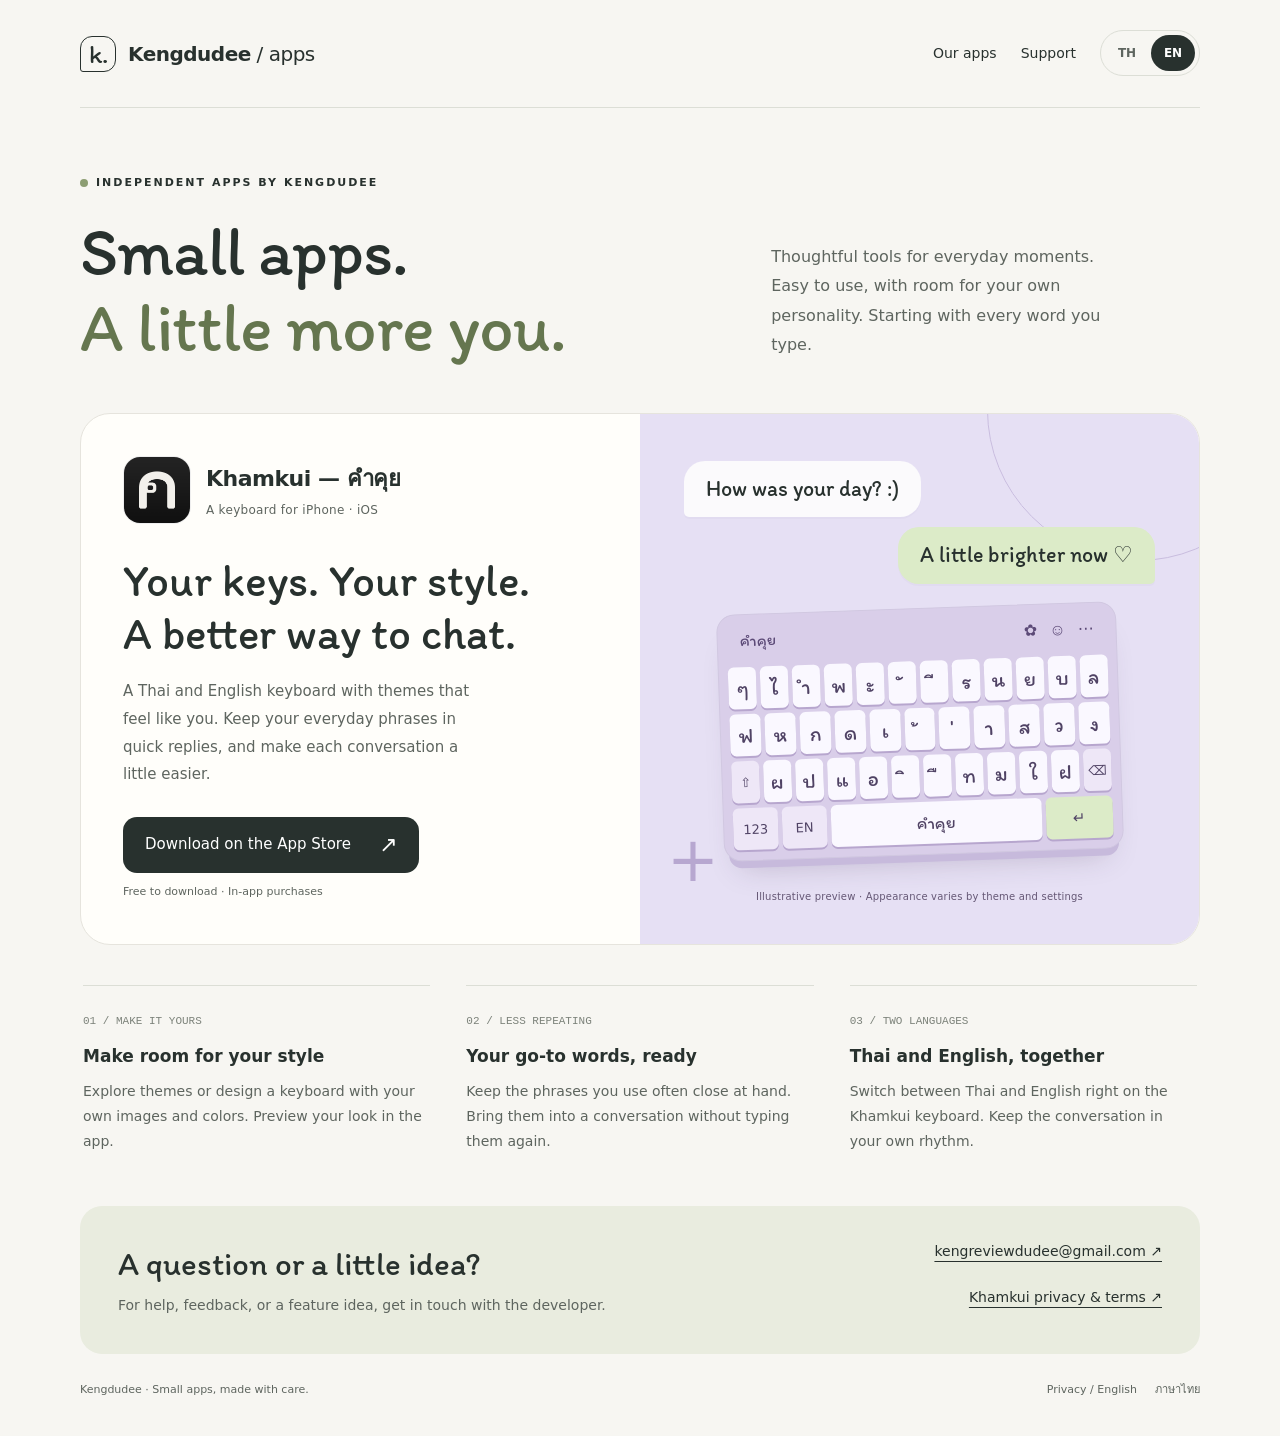
==== apps/index.html @ 961df91a "Add bilingual app landing page and AdMob seller file" ====
<!doctype html>
<html lang="th">
<head>
  <meta charset="utf-8">
  <meta name="viewport" content="width=device-width, initial-scale=1">
  <meta name="theme-color" content="#f7f6f2">
  <title>Kengdudee Apps — คำคุย / Khamkui</title>
  <meta name="description" content="แอปจาก Kengdudee เริ่มต้นด้วยคำคุย แป้นพิมพ์ไทยและอังกฤษสำหรับ iPhone พร้อมธีมและข้อความด่วน">
  <link rel="canonical" href="https://kengdudee.github.io/apps/">
  <link rel="icon" type="image/png" href="./assets/khamkui.png">
  <meta property="og:type" content="website">
  <meta property="og:title" content="Kengdudee Apps — คำคุย / Khamkui">
  <meta property="og:description" content="Small apps. A little more you. Meet Khamkui, a Thai and English keyboard for iPhone.">
  <meta property="og:url" content="https://kengdudee.github.io/apps/">
  <meta property="og:image" content="https://kengdudee.github.io/apps/assets/khamkui.png">
  <style>
    @font-face {
      font-family: Itim;
      src: url("./assets/Itim-Regular.ttf") format("truetype");
      font-style: normal;
      font-weight: 400;
      font-display: swap;
    }
    :root {
      color-scheme: light;
      --ink: #28312e;
      --muted: #5e655f;
      --paper: #f7f6f2;
      --line: #dcded6;
      --purple: #e6e0f4;
      --green: #dcebc8;
    }
    * { box-sizing: border-box; }
    html { scroll-behavior: smooth; scroll-padding-top: 24px; }
    body { margin: 0; background: var(--paper); color: var(--ink); font: 17px/1.7 system-ui, -apple-system, sans-serif; }
    a { color: inherit; text-underline-offset: 5px; }
    button { font: inherit; }
    a, button { -webkit-tap-highlight-color: transparent; }
    :focus-visible { outline: 3px solid #655392; outline-offset: 5px; }
    [hidden] { display: none !important; }
    .page { width: min(1120px, calc(100% - 64px)); margin-inline: auto; }
    .skip { position: absolute; top: 12px; left: 20px; z-index: 3; padding: 8px 16px; background: white; transform: translateY(-160%); }
    .skip:focus { transform: none; }
    .nav { min-height: 108px; display: flex; align-items: center; justify-content: space-between; gap: 24px; border-bottom: 1px solid var(--line); }
    .brand { display: flex; align-items: center; gap: 12px; text-decoration: none; font-size: 20px; font-weight: 650; letter-spacing: -.5px; }
    .brand-mark { display: grid; place-items: center; width: 36px; height: 36px; border: 1.5px solid var(--ink); border-radius: 12px 12px 12px 3px; font: 26px/1 Itim, sans-serif; }
    .nav-right, .nav-links, .languages { display: flex; align-items: center; gap: 24px; }
    .nav-links a { padding-block: 12px; text-decoration: none; font-size: 14px; }
    .nav-links a:hover, .footer a:hover { text-decoration: underline; }
    .languages { gap: 2px; padding: 4px; border: 1px solid var(--line); border-radius: 100px; }
    .languages button { width: 44px; height: 36px; border: 0; border-radius: 100px; background: transparent; cursor: pointer; font-size: 12px; font-weight: 650; color: var(--muted); }
    .languages button[aria-pressed="true"] { background: var(--ink); color: white; }
    .intro { display: grid; grid-template-columns: 1.2fr .8fr; align-items: end; gap: 48px; padding: 66px 0 48px; }
    .eyebrow { display: flex; align-items: center; gap: 8px; font-size: 11px; font-weight: 650; letter-spacing: 2px; text-transform: uppercase; }
    .dot { width: 8px; height: 8px; border-radius: 50%; background: #8c9d72; }
    h1, h2, h3, p { margin: 0; }
    h1, h2, .handwritten { font-family: Itim, system-ui, sans-serif; font-weight: 400; }
    h1 { font-size: clamp(40px, 5.8vw, 68px); line-height: 1.12; letter-spacing: -.8px; margin-top: 20px; }
    h1 .accent { color: #65764f; }
    .intro-note { max-width: 345px; font-size: 16px; line-height: 1.85; padding-bottom: 5px; color: var(--muted); }
    .app { display: grid; grid-template-columns: 1fr 1fr; overflow: hidden; background: #fffefa; border: 1px solid #e6e4dd; border-radius: 30px; }
    .app-info { display: flex; flex-direction: column; align-items: flex-start; padding: 42px; }
    .app-identity { display: flex; gap: 15px; align-items: center; }
    .app-icon { width: 68px; height: 68px; border-radius: 17px; border: 1px solid #eee; }
    .app-name { font-size: 22px; font-weight: 650; letter-spacing: -.5px; }
    .app-platform { font-size: 12px; color: var(--muted); margin-top: 2px; letter-spacing: .3px; }
    .app h2 { font-size: clamp(32px, 3.7vw, 45px); line-height: 1.18; margin: 30px 0 18px; }
    .app-description { color: var(--muted); font-size: 15px; line-height: 1.85; max-width: 360px; }
    .store-button { display: inline-flex; align-items: center; justify-content: space-between; gap: 28px; min-height: 56px; padding: 12px 22px; margin-top: 28px; background: var(--ink); color: white; border-radius: 14px; text-decoration: none; font-size: 15px; }
    .store-button:hover { background: #424d46; }
    .store-button .arrow { font-size: 22px; line-height: 1; }
    .purchase-note { margin-top: 10px; font-size: 11px; color: var(--muted); }
    .illustration { position: relative; display: flex; flex-direction: column; justify-content: center; align-items: center; gap: 24px; padding: 36px 28px 28px; overflow: hidden; background: var(--purple); isolation: isolate; }
    .illustration::before { content: ""; position: absolute; z-index: -1; width: 300px; height: 300px; border: 1px solid #c9bddf; border-radius: 50%; right: -90px; top: -155px; }
    .illustration::after { content: "+"; position: absolute; z-index: -1; bottom: 31px; left: 27px; color: #b7a7d0; font-size: 62px; font-weight: 200; }
    .conversation { width: 100%; display: flex; flex-direction: column; align-items: flex-start; gap: 10px; padding: 0 16px; font: 22px/1.4 Itim, sans-serif; }
    .bubble { padding: 13px 22px; background: #fbfafc; border-radius: 21px 21px 21px 5px; box-shadow: 0 2px 1px #37234a06; }
    .bubble.reply { align-self: flex-end; background: var(--green); border-radius: 21px 21px 5px 21px; }
    .keyboard { width: 100%; max-width: 400px; padding: 14px 9px 10px; border: 1px solid #d1c8e1; border-radius: 18px; background: #d9cee9; box-shadow: 0 12px 0 -5px #c7badc, 0 22px 30px -17px #46345440; transform: rotate(-2deg); }
    .keyboard-toolbar { display: flex; justify-content: space-between; padding: 0 13px 9px; color: #5c4a77; font: 16px/1.5 Itim, sans-serif; }
    .key-row { display: flex; gap: 4px; margin-top: 5px; }
    .key { display: grid; place-items: center; flex: 1; min-width: 0; height: 42px; border-radius: 6px; background: #faf8ff; box-shadow: 0 2px 0 #b7a6ce; color: #504365; font: 21px/1 Itim, sans-serif; }
    .key.small { font: 13px/1 system-ui, sans-serif; background: #eee7f7; }
    .key.space { flex: 4.7; font-size: 17px; }
    .key.enter { flex: 1.5; background: #dcebc8; font-size: 15px; }
    .illustration-caption { text-align: center; font-size: 10px; letter-spacing: .2px; color: #655775; margin-top: 9px; }
    .features { display: grid; grid-template-columns: repeat(3, 1fr); gap: 36px; padding: 40px 3px 52px; }
    .feature { padding-top: 18px; border-top: 1px solid var(--line); }
    .feature-number { font: 11px/1.4 ui-monospace, monospace; color: #7c827a; }
    .feature h3 { font-size: 17px; font-weight: 600; margin: 9px 0 8px; }
    .feature p { color: var(--muted); font-size: 14px; line-height: 1.8; }
    .support { display: grid; grid-template-columns: 1fr 1fr; align-items: center; gap: 36px; padding: 34px 38px; border-radius: 22px; background: #e9ecdf; }
    .support h2 { font-size: 33px; line-height: 1.3; }
    .support p { margin-top: 8px; font-size: 14px; color: var(--muted); }
    .support-links { display: flex; flex-direction: column; gap: 12px; align-items: flex-end; }
    .support-links a { min-height: 34px; font-size: 14px; overflow-wrap: anywhere; }
    .footer { display: flex; justify-content: space-between; align-items: center; gap: 24px; padding: 27px 0 36px; font-size: 11px; color: var(--muted); }
    .footer-links { display: flex; gap: 18px; flex-wrap: wrap; }
    .footer a { text-decoration: none; }
    @media (max-width: 820px) {
      .page { width: min(620px, calc(100% - 40px)); }
      .intro { grid-template-columns: 1fr; gap: 22px; padding: 40px 0 32px; }
      .intro-note { max-width: 440px; }
      .app { grid-template-columns: 1fr; }
      .app-info { padding: 30px; }
      .app-description { max-width: 480px; }
      .illustration { min-height: 370px; padding: 28px; }
      .conversation { max-width: 390px; }
      .features { gap: 22px; }
      .support { grid-template-columns: 1fr; gap: 22px; padding: 28px; }
      .support-links { align-items: flex-start; gap: 4px; }
    }
    @media (max-width: 480px) {
      .page { width: calc(100% - 36px); }
      .nav { min-height: 84px; gap: 12px; }
      .brand { gap: 8px; font-size: 17px; }
      .nav-links { display: none; }
      .nav-right { gap: 0; }
      .languages { padding: 2px; }
      .languages button { width: 39px; height: 38px; }
      h1 { font-size: 43px; }
      .intro-note { font-size: 15px; }
      .app { border-radius: 22px; }
      .app-info { padding: 25px 22px; }
      .app-name { font-size: 20px; }
      .app h2 { font-size: 32px; line-height: 1.28; margin-top: 25px; }
      .app-icon { width: 58px; height: 58px; border-radius: 14px; }
      .store-button { width: 100%; gap: 16px; padding-inline: 18px; }
      .illustration { min-height: 340px; padding: 24px 15px; gap: 18px; }
      .conversation { font-size: 20px; padding-inline: 4px; }
      .bubble { padding: 10px 17px; }
      .key { height: 36px; font-size: 18px; border-radius: 5px; }
      .key-row { gap: 3px; }
      .keyboard { padding-inline: 6px; }
      .features { grid-template-columns: 1fr; gap: 20px; padding: 26px 0 32px; }
      .feature { padding-top: 14px; }
      .feature h3 { margin-top: 5px; }
      .support { padding: 25px 22px; }
      .support h2 { font-size: 30px; }
      .footer { flex-direction: column; align-items: flex-start; gap: 12px; }
    }
    @media (prefers-reduced-motion: reduce) {
      html { scroll-behavior: auto; }
      .keyboard { transform: none; }
    }
  </style>
</head>
<body>
  <a class="skip" href="#main" data-th="ข้ามไปเนื้อหา" data-en="Skip to content">ข้ามไปเนื้อหา</a>
  <div class="page">
    <header class="nav">
      <a class="brand" href="/apps/" aria-label="Kengdudee Apps">
        <span class="brand-mark" aria-hidden="true">k.</span>
        <span>Kengdudee<span style="font-weight:400"> / apps</span></span>
      </a>
      <div class="nav-right">
        <nav class="nav-links" aria-label="Main navigation">
          <a href="#khamkui" data-th="แอปของเรา" data-en="Our apps">แอปของเรา</a>
          <a href="#support" data-th="ติดต่อ" data-en="Support">ติดต่อ</a>
        </nav>
        <div class="languages" role="group" aria-label="Language / ภาษา">
          <button type="button" lang="th" data-language="th" aria-label="ภาษาไทย" aria-pressed="true">TH</button>
          <button type="button" lang="en" data-language="en" aria-label="English" aria-pressed="false">EN</button>
        </div>
      </div>
    </header>
    <main id="main">
      <section class="intro" aria-labelledby="intro-title">
        <div>
          <div class="eyebrow"><span class="dot" aria-hidden="true"></span>Independent apps by Kengdudee</div>
          <h1 id="intro-title">
            <span data-th="แอปเล็ก ๆ" data-en="Small apps.">แอปเล็ก ๆ</span><br>
            <span class="accent" data-th="ที่เป็นคุณมากขึ้น" data-en="A little more you.">ที่เป็นคุณมากขึ้น</span>
          </h1>
        </div>
        <p class="intro-note" data-th="เครื่องมือสำหรับเรื่องเล็ก ๆ ในทุกวัน ออกแบบให้ใช้ง่ายและมีพื้นที่ให้เป็นตัวเอง เริ่มจากทุกคำที่คุณพิมพ์" data-en="Thoughtful tools for everyday moments. Easy to use, with room for your own personality. Starting with every word you type.">เครื่องมือสำหรับเรื่องเล็ก ๆ ในทุกวัน ออกแบบให้ใช้ง่ายและมีพื้นที่ให้เป็นตัวเอง เริ่มจากทุกคำที่คุณพิมพ์</p>
      </section>
      <article class="app" id="khamkui" aria-labelledby="app-title">
        <div class="app-info">
          <div class="app-identity">
            <img class="app-icon" src="./assets/khamkui.png" width="68" height="68" alt="Khamkui">
            <div>
              <p class="app-name" id="app-title" data-th="คำคุย — Khamkui" data-en="Khamkui — คำคุย">คำคุย — Khamkui</p>
              <p class="app-platform" data-th="แป้นพิมพ์สำหรับ iPhone · iOS" data-en="A keyboard for iPhone · iOS">แป้นพิมพ์สำหรับ iPhone · iOS</p>
            </div>
          </div>
          <h2>
            <span data-th="แต่งแป้นให้เป็นคุณ" data-en="Your keys. Your style.">แต่งแป้นให้เป็นคุณ</span><br>
            <span data-th="ทุกคำคุยง่ายขึ้น" data-en="A better way to chat.">ทุกคำคุยง่ายขึ้น</span>
          </h2>
          <p class="app-description" data-th="แป้นพิมพ์ไทยและอังกฤษที่เลือกธีมได้ในแบบของคุณ พร้อมข้อความด่วนสำหรับประโยคที่ใช้บ่อย ให้ทุกบทสนทนาสะดวกขึ้นอีกนิด" data-en="A Thai and English keyboard with themes that feel like you. Keep your everyday phrases in quick replies, and make each conversation a little easier.">แป้นพิมพ์ไทยและอังกฤษที่เลือกธีมได้ในแบบของคุณ พร้อมข้อความด่วนสำหรับประโยคที่ใช้บ่อย ให้ทุกบทสนทนาสะดวกขึ้นอีกนิด</p>
          <a class="store-button" href="https://apps.apple.com/app/id6819560985">
            <span data-th="ดาวน์โหลดบน App Store" data-en="Download on the App Store">ดาวน์โหลดบน App Store</span>
            <span class="arrow" aria-hidden="true">↗</span>
          </a>
          <p class="purchase-note" data-th="ดาวน์โหลดฟรี · มีการซื้อภายในแอป" data-en="Free to download · In-app purchases">ดาวน์โหลดฟรี · มีการซื้อภายในแอป</p>
        </div>
        <div class="illustration">
          <div class="conversation" aria-hidden="true">
            <div class="bubble" data-th="วันนี้เป็นไงบ้าง :)" data-en="How was your day? :)">วันนี้เป็นไงบ้าง :)</div>
            <div class="bubble reply" data-th="ดีขึ้นทุกคำคุย ♡" data-en="A little brighter now ♡">ดีขึ้นทุกคำคุย ♡</div>
          </div>
          <div class="keyboard" aria-hidden="true">
            <div class="keyboard-toolbar"><span>คำคุย</span><span>✿ &nbsp; ☺ &nbsp; ⋯</span></div>
            <div class="key-row"><span class="key">ๆ</span><span class="key">ไ</span><span class="key">ำ</span><span class="key">พ</span><span class="key">ะ</span><span class="key">ั</span><span class="key">ี</span><span class="key">ร</span><span class="key">น</span><span class="key">ย</span><span class="key">บ</span><span class="key">ล</span></div>
            <div class="key-row"><span class="key">ฟ</span><span class="key">ห</span><span class="key">ก</span><span class="key">ด</span><span class="key">เ</span><span class="key">้</span><span class="key">่</span><span class="key">า</span><span class="key">ส</span><span class="key">ว</span><span class="key">ง</span></div>
            <div class="key-row"><span class="key small">⇧</span><span class="key">ผ</span><span class="key">ป</span><span class="key">แ</span><span class="key">อ</span><span class="key">ิ</span><span class="key">ื</span><span class="key">ท</span><span class="key">ม</span><span class="key">ใ</span><span class="key">ฝ</span><span class="key small">⌫</span></div>
            <div class="key-row"><span class="key small">123</span><span class="key small">EN</span><span class="key space">คำคุย</span><span class="key enter">↵</span></div>
          </div>
          <p class="illustration-caption" data-th="ภาพจำลองเพื่อแนะนำแอป · หน้าตาจริงขึ้นอยู่กับธีมและการตั้งค่า" data-en="Illustrative preview · Appearance varies by theme and settings">ภาพจำลองเพื่อแนะนำแอป · หน้าตาจริงขึ้นอยู่กับธีมและการตั้งค่า</p>
        </div>
      </article>
      <section class="features" aria-label="Khamkui features">
        <div class="feature"><span class="feature-number">01 / MAKE IT YOURS</span><h3 data-th="ธีมในสไตล์ของคุณ" data-en="Make room for your style">ธีมในสไตล์ของคุณ</h3><p data-th="เลือกธีมหรือออกแบบแป้นด้วยภาพและสีที่ชอบ ดูตัวอย่างก่อนเลือกใช้ได้ในแอป" data-en="Explore themes or design a keyboard with your own images and colors. Preview your look in the app.">เลือกธีมหรือออกแบบแป้นด้วยภาพและสีที่ชอบ ดูตัวอย่างก่อนเลือกใช้ได้ในแอป</p></div>
        <div class="feature"><span class="feature-number">02 / LESS REPEATING</span><h3 data-th="ข้อความด่วน พร้อมใช้" data-en="Your go-to words, ready">ข้อความด่วน พร้อมใช้</h3><p data-th="เก็บประโยคที่ใช้ประจำไว้บนแป้น หยิบมาใช้ได้โดยไม่ต้องพิมพ์ใหม่ทุกครั้ง" data-en="Keep the phrases you use often close at hand. Bring them into a conversation without typing them again.">เก็บประโยคที่ใช้ประจำไว้บนแป้น หยิบมาใช้ได้โดยไม่ต้องพิมพ์ใหม่ทุกครั้ง</p></div>
        <div class="feature"><span class="feature-number">03 / TWO LANGUAGES</span><h3 data-th="ไทยก็ได้ อังกฤษก็ดี" data-en="Thai and English, together">ไทยก็ได้ อังกฤษก็ดี</h3><p data-th="สลับภาษาได้จากแป้นคำคุย ให้การคุยในแต่ละวันเป็นจังหวะของคุณ" data-en="Switch between Thai and English right on the Khamkui keyboard. Keep the conversation in your own rhythm.">สลับภาษาได้จากแป้นคำคุย ให้การคุยในแต่ละวันเป็นจังหวะของคุณ</p></div>
      </section>
      <section class="support" id="support" aria-labelledby="support-title">
        <div><h2 id="support-title" data-th="มีอะไรอยากบอกเราไหม?" data-en="A question or a little idea?">มีอะไรอยากบอกเราไหม?</h2><p data-th="สอบถาม แจ้งปัญหา หรือเสนอไอเดีย ติดต่อผู้พัฒนาได้โดยตรง" data-en="For help, feedback, or a feature idea, get in touch with the developer.">สอบถาม แจ้งปัญหา หรือเสนอไอเดีย ติดต่อผู้พัฒนาได้โดยตรง</p></div>
        <div class="support-links">
          <a href="mailto:kengreviewdudee@gmail.com">kengreviewdudee@gmail.com ↗</a>
          <a id="policy-link" href="https://gist.github.com/Kengdudee/1e6815ed8582e416aa169158f8474de8#file-policy_th-md" data-th="ความเป็นส่วนตัวและข้อกำหนดของคำคุย ↗" data-en="Khamkui privacy & terms ↗">ความเป็นส่วนตัวและข้อกำหนดของคำคุย ↗</a>
        </div>
      </section>
    </main>
    <footer class="footer">
      <p>Kengdudee <span aria-hidden="true">·</span> <span data-th="แอปเล็ก ๆ ที่ใส่ใจ" data-en="Small apps, made with care.">แอปเล็ก ๆ ที่ใส่ใจ</span></p>
      <div class="footer-links"><a href="https://gist.github.com/Kengdudee/1e6815ed8582e416aa169158f8474de8#file-policy_en-md" lang="en">Privacy / English</a><a href="https://gist.github.com/Kengdudee/1e6815ed8582e416aa169158f8474de8#file-policy_th-md" lang="th">ภาษาไทย</a></div>
    </footer>
  </div>
  <script>
    (() => {
      const translations = document.querySelectorAll("[data-th][data-en]");
      const languageButtons = document.querySelectorAll("[data-language]");
      const policyLink = document.getElementById("policy-link");
      const description = document.querySelector('meta[name="description"]');
      const setLanguage = (language) => {
        const selected = language === "en" ? "en" : "th";
        document.documentElement.lang = selected;
        translations.forEach((element) => { element.textContent = element.dataset[selected]; });
        languageButtons.forEach((button) => { button.setAttribute("aria-pressed", String(button.dataset.language === selected)); });
        policyLink.href = "https://gist.github.com/Kengdudee/1e6815ed8582e416aa169158f8474de8#file-policy_" + selected + "-md";
        description.content = selected === "en"
          ? "Independent apps by Kengdudee. Meet Khamkui, a Thai and English keyboard for iPhone with custom themes and quick replies."
          : "แอปจาก Kengdudee เริ่มต้นด้วยคำคุย แป้นพิมพ์ไทยและอังกฤษสำหรับ iPhone พร้อมธีมและข้อความด่วน";
      };
      languageButtons.forEach((button) => {
        button.addEventListener("click", () => {
          const language = button.dataset.language;
          setLanguage(language);
          const currentURL = new URL(window.location.href);
          currentURL.searchParams.set("lang", language);
          window.history.replaceState(null, "", currentURL);
        });
      });
      const requestedLanguage = new URLSearchParams(window.location.search).get("lang");
      const language = requestedLanguage === "th" || requestedLanguage === "en"
        ? requestedLanguage
        : (navigator.language || "th").toLowerCase().startsWith("th") ? "th" : "en";
      setLanguage(language);
    })();
  </script>
</body>
</html>
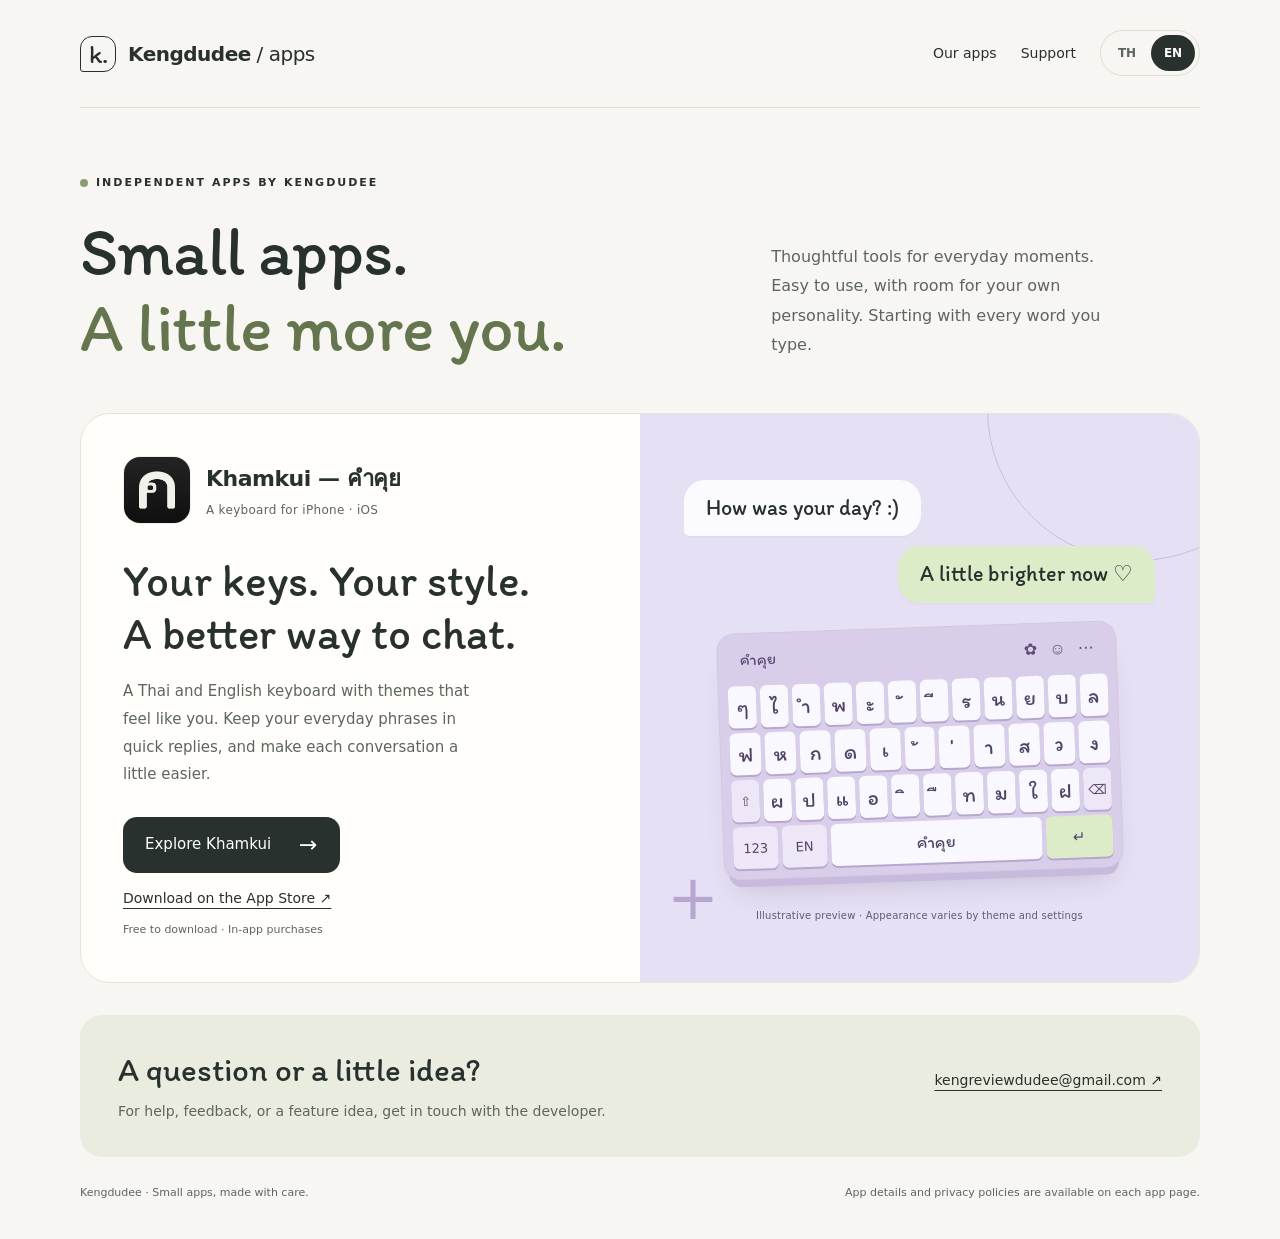
==== commit 0090f26b: "Split Khamkui marketing page from the apps directory" ====
--- a/apps/index.html
+++ b/apps/index.html
@@ -4,152 +4,20 @@
   <meta charset="utf-8">
   <meta name="viewport" content="width=device-width, initial-scale=1">
   <meta name="theme-color" content="#f7f6f2">
-  <title>Kengdudee Apps — คำคุย / Khamkui</title>
-  <meta name="description" content="แอปจาก Kengdudee เริ่มต้นด้วยคำคุย แป้นพิมพ์ไทยและอังกฤษสำหรับ iPhone พร้อมธีมและข้อความด่วน">
+  <title data-th="Kengdudee Apps — แอปของเรา" data-en="Kengdudee Apps — Our apps">Kengdudee Apps — แอปของเรา</title>
+  <meta name="description" content="รวมแอปจาก Kengdudee เลือกดูรายละเอียด ดาวน์โหลด และติดต่อผู้พัฒนาได้จากหน้าของแต่ละแอป" data-th-content="รวมแอปจาก Kengdudee เลือกดูรายละเอียด ดาวน์โหลด และติดต่อผู้พัฒนาได้จากหน้าของแต่ละแอป" data-en-content="Explore apps by Kengdudee. Find app details, download links, support and privacy information in each app's own page.">
   <link rel="canonical" href="https://kengdudee.github.io/apps/">
-  <link rel="icon" type="image/png" href="./assets/khamkui.png">
   <meta property="og:type" content="website">
-  <meta property="og:title" content="Kengdudee Apps — คำคุย / Khamkui">
-  <meta property="og:description" content="Small apps. A little more you. Meet Khamkui, a Thai and English keyboard for iPhone.">
+  <meta property="og:title" content="Kengdudee Apps — แอปของเรา" data-th-content="Kengdudee Apps — แอปของเรา" data-en-content="Kengdudee Apps — Our apps">
+  <meta property="og:description" content="รวมแอปจาก Kengdudee เลือกดูรายละเอียด ดาวน์โหลด และติดต่อผู้พัฒนาได้จากหน้าของแต่ละแอป" data-th-content="รวมแอปจาก Kengdudee เลือกดูรายละเอียด ดาวน์โหลด และติดต่อผู้พัฒนาได้จากหน้าของแต่ละแอป" data-en-content="Explore apps by Kengdudee. Find app details, download links, support and privacy information in each app's own page.">
   <meta property="og:url" content="https://kengdudee.github.io/apps/">
-  <meta property="og:image" content="https://kengdudee.github.io/apps/assets/khamkui.png">
-  <style>
-    @font-face {
-      font-family: Itim;
-      src: url("./assets/Itim-Regular.ttf") format("truetype");
-      font-style: normal;
-      font-weight: 400;
-      font-display: swap;
-    }
-    :root {
-      color-scheme: light;
-      --ink: #28312e;
-      --muted: #5e655f;
-      --paper: #f7f6f2;
-      --line: #dcded6;
-      --purple: #e6e0f4;
-      --green: #dcebc8;
-    }
-    * { box-sizing: border-box; }
-    html { scroll-behavior: smooth; scroll-padding-top: 24px; }
-    body { margin: 0; background: var(--paper); color: var(--ink); font: 17px/1.7 system-ui, -apple-system, sans-serif; }
-    a { color: inherit; text-underline-offset: 5px; }
-    button { font: inherit; }
-    a, button { -webkit-tap-highlight-color: transparent; }
-    :focus-visible { outline: 3px solid #655392; outline-offset: 5px; }
-    [hidden] { display: none !important; }
-    .page { width: min(1120px, calc(100% - 64px)); margin-inline: auto; }
-    .skip { position: absolute; top: 12px; left: 20px; z-index: 3; padding: 8px 16px; background: white; transform: translateY(-160%); }
-    .skip:focus { transform: none; }
-    .nav { min-height: 108px; display: flex; align-items: center; justify-content: space-between; gap: 24px; border-bottom: 1px solid var(--line); }
-    .brand { display: flex; align-items: center; gap: 12px; text-decoration: none; font-size: 20px; font-weight: 650; letter-spacing: -.5px; }
-    .brand-mark { display: grid; place-items: center; width: 36px; height: 36px; border: 1.5px solid var(--ink); border-radius: 12px 12px 12px 3px; font: 26px/1 Itim, sans-serif; }
-    .nav-right, .nav-links, .languages { display: flex; align-items: center; gap: 24px; }
-    .nav-links a { padding-block: 12px; text-decoration: none; font-size: 14px; }
-    .nav-links a:hover, .footer a:hover { text-decoration: underline; }
-    .languages { gap: 2px; padding: 4px; border: 1px solid var(--line); border-radius: 100px; }
-    .languages button { width: 44px; height: 36px; border: 0; border-radius: 100px; background: transparent; cursor: pointer; font-size: 12px; font-weight: 650; color: var(--muted); }
-    .languages button[aria-pressed="true"] { background: var(--ink); color: white; }
-    .intro { display: grid; grid-template-columns: 1.2fr .8fr; align-items: end; gap: 48px; padding: 66px 0 48px; }
-    .eyebrow { display: flex; align-items: center; gap: 8px; font-size: 11px; font-weight: 650; letter-spacing: 2px; text-transform: uppercase; }
-    .dot { width: 8px; height: 8px; border-radius: 50%; background: #8c9d72; }
-    h1, h2, h3, p { margin: 0; }
-    h1, h2, .handwritten { font-family: Itim, system-ui, sans-serif; font-weight: 400; }
-    h1 { font-size: clamp(40px, 5.8vw, 68px); line-height: 1.12; letter-spacing: -.8px; margin-top: 20px; }
-    h1 .accent { color: #65764f; }
-    .intro-note { max-width: 345px; font-size: 16px; line-height: 1.85; padding-bottom: 5px; color: var(--muted); }
-    .app { display: grid; grid-template-columns: 1fr 1fr; overflow: hidden; background: #fffefa; border: 1px solid #e6e4dd; border-radius: 30px; }
-    .app-info { display: flex; flex-direction: column; align-items: flex-start; padding: 42px; }
-    .app-identity { display: flex; gap: 15px; align-items: center; }
-    .app-icon { width: 68px; height: 68px; border-radius: 17px; border: 1px solid #eee; }
-    .app-name { font-size: 22px; font-weight: 650; letter-spacing: -.5px; }
-    .app-platform { font-size: 12px; color: var(--muted); margin-top: 2px; letter-spacing: .3px; }
-    .app h2 { font-size: clamp(32px, 3.7vw, 45px); line-height: 1.18; margin: 30px 0 18px; }
-    .app-description { color: var(--muted); font-size: 15px; line-height: 1.85; max-width: 360px; }
-    .store-button { display: inline-flex; align-items: center; justify-content: space-between; gap: 28px; min-height: 56px; padding: 12px 22px; margin-top: 28px; background: var(--ink); color: white; border-radius: 14px; text-decoration: none; font-size: 15px; }
-    .store-button:hover { background: #424d46; }
-    .store-button .arrow { font-size: 22px; line-height: 1; }
-    .purchase-note { margin-top: 10px; font-size: 11px; color: var(--muted); }
-    .illustration { position: relative; display: flex; flex-direction: column; justify-content: center; align-items: center; gap: 24px; padding: 36px 28px 28px; overflow: hidden; background: var(--purple); isolation: isolate; }
-    .illustration::before { content: ""; position: absolute; z-index: -1; width: 300px; height: 300px; border: 1px solid #c9bddf; border-radius: 50%; right: -90px; top: -155px; }
-    .illustration::after { content: "+"; position: absolute; z-index: -1; bottom: 31px; left: 27px; color: #b7a7d0; font-size: 62px; font-weight: 200; }
-    .conversation { width: 100%; display: flex; flex-direction: column; align-items: flex-start; gap: 10px; padding: 0 16px; font: 22px/1.4 Itim, sans-serif; }
-    .bubble { padding: 13px 22px; background: #fbfafc; border-radius: 21px 21px 21px 5px; box-shadow: 0 2px 1px #37234a06; }
-    .bubble.reply { align-self: flex-end; background: var(--green); border-radius: 21px 21px 5px 21px; }
-    .keyboard { width: 100%; max-width: 400px; padding: 14px 9px 10px; border: 1px solid #d1c8e1; border-radius: 18px; background: #d9cee9; box-shadow: 0 12px 0 -5px #c7badc, 0 22px 30px -17px #46345440; transform: rotate(-2deg); }
-    .keyboard-toolbar { display: flex; justify-content: space-between; padding: 0 13px 9px; color: #5c4a77; font: 16px/1.5 Itim, sans-serif; }
-    .key-row { display: flex; gap: 4px; margin-top: 5px; }
-    .key { display: grid; place-items: center; flex: 1; min-width: 0; height: 42px; border-radius: 6px; background: #faf8ff; box-shadow: 0 2px 0 #b7a6ce; color: #504365; font: 21px/1 Itim, sans-serif; }
-    .key.small { font: 13px/1 system-ui, sans-serif; background: #eee7f7; }
-    .key.space { flex: 4.7; font-size: 17px; }
-    .key.enter { flex: 1.5; background: #dcebc8; font-size: 15px; }
-    .illustration-caption { text-align: center; font-size: 10px; letter-spacing: .2px; color: #655775; margin-top: 9px; }
-    .features { display: grid; grid-template-columns: repeat(3, 1fr); gap: 36px; padding: 40px 3px 52px; }
-    .feature { padding-top: 18px; border-top: 1px solid var(--line); }
-    .feature-number { font: 11px/1.4 ui-monospace, monospace; color: #7c827a; }
-    .feature h3 { font-size: 17px; font-weight: 600; margin: 9px 0 8px; }
-    .feature p { color: var(--muted); font-size: 14px; line-height: 1.8; }
-    .support { display: grid; grid-template-columns: 1fr 1fr; align-items: center; gap: 36px; padding: 34px 38px; border-radius: 22px; background: #e9ecdf; }
-    .support h2 { font-size: 33px; line-height: 1.3; }
-    .support p { margin-top: 8px; font-size: 14px; color: var(--muted); }
-    .support-links { display: flex; flex-direction: column; gap: 12px; align-items: flex-end; }
-    .support-links a { min-height: 34px; font-size: 14px; overflow-wrap: anywhere; }
-    .footer { display: flex; justify-content: space-between; align-items: center; gap: 24px; padding: 27px 0 36px; font-size: 11px; color: var(--muted); }
-    .footer-links { display: flex; gap: 18px; flex-wrap: wrap; }
-    .footer a { text-decoration: none; }
-    @media (max-width: 820px) {
-      .page { width: min(620px, calc(100% - 40px)); }
-      .intro { grid-template-columns: 1fr; gap: 22px; padding: 40px 0 32px; }
-      .intro-note { max-width: 440px; }
-      .app { grid-template-columns: 1fr; }
-      .app-info { padding: 30px; }
-      .app-description { max-width: 480px; }
-      .illustration { min-height: 370px; padding: 28px; }
-      .conversation { max-width: 390px; }
-      .features { gap: 22px; }
-      .support { grid-template-columns: 1fr; gap: 22px; padding: 28px; }
-      .support-links { align-items: flex-start; gap: 4px; }
-    }
-    @media (max-width: 480px) {
-      .page { width: calc(100% - 36px); }
-      .nav { min-height: 84px; gap: 12px; }
-      .brand { gap: 8px; font-size: 17px; }
-      .nav-links { display: none; }
-      .nav-right { gap: 0; }
-      .languages { padding: 2px; }
-      .languages button { width: 39px; height: 38px; }
-      h1 { font-size: 43px; }
-      .intro-note { font-size: 15px; }
-      .app { border-radius: 22px; }
-      .app-info { padding: 25px 22px; }
-      .app-name { font-size: 20px; }
-      .app h2 { font-size: 32px; line-height: 1.28; margin-top: 25px; }
-      .app-icon { width: 58px; height: 58px; border-radius: 14px; }
-      .store-button { width: 100%; gap: 16px; padding-inline: 18px; }
-      .illustration { min-height: 340px; padding: 24px 15px; gap: 18px; }
-      .conversation { font-size: 20px; padding-inline: 4px; }
-      .bubble { padding: 10px 17px; }
-      .key { height: 36px; font-size: 18px; border-radius: 5px; }
-      .key-row { gap: 3px; }
-      .keyboard { padding-inline: 6px; }
-      .features { grid-template-columns: 1fr; gap: 20px; padding: 26px 0 32px; }
-      .feature { padding-top: 14px; }
-      .feature h3 { margin-top: 5px; }
-      .support { padding: 25px 22px; }
-      .support h2 { font-size: 30px; }
-      .footer { flex-direction: column; align-items: flex-start; gap: 12px; }
-    }
-    @media (prefers-reduced-motion: reduce) {
-      html { scroll-behavior: auto; }
-      .keyboard { transform: none; }
-    }
-  </style>
+  <link rel="stylesheet" href="./assets/styles.css">
 </head>
 <body>
   <a class="skip" href="#main" data-th="ข้ามไปเนื้อหา" data-en="Skip to content">ข้ามไปเนื้อหา</a>
   <div class="page">
     <header class="nav">
-      <a class="brand" href="/apps/" aria-label="Kengdudee Apps">
+      <a class="brand" href="/apps/" data-language-link aria-label="Kengdudee Apps">
         <span class="brand-mark" aria-hidden="true">k.</span>
         <span>Kengdudee<span style="font-weight:400"> / apps</span></span>
       </a>
@@ -189,10 +57,11 @@
             <span data-th="ทุกคำคุยง่ายขึ้น" data-en="A better way to chat.">ทุกคำคุยง่ายขึ้น</span>
           </h2>
           <p class="app-description" data-th="แป้นพิมพ์ไทยและอังกฤษที่เลือกธีมได้ในแบบของคุณ พร้อมข้อความด่วนสำหรับประโยคที่ใช้บ่อย ให้ทุกบทสนทนาสะดวกขึ้นอีกนิด" data-en="A Thai and English keyboard with themes that feel like you. Keep your everyday phrases in quick replies, and make each conversation a little easier.">แป้นพิมพ์ไทยและอังกฤษที่เลือกธีมได้ในแบบของคุณ พร้อมข้อความด่วนสำหรับประโยคที่ใช้บ่อย ให้ทุกบทสนทนาสะดวกขึ้นอีกนิด</p>
-          <a class="store-button" href="https://apps.apple.com/app/id6819560985">
-            <span data-th="ดาวน์โหลดบน App Store" data-en="Download on the App Store">ดาวน์โหลดบน App Store</span>
-            <span class="arrow" aria-hidden="true">↗</span>
+          <a class="store-button" href="/apps/khamkui/" data-language-link>
+            <span data-th="ดูรายละเอียดคำคุย" data-en="Explore Khamkui">ดูรายละเอียดคำคุย</span>
+            <span class="arrow" aria-hidden="true">→</span>
           </a>
+          <a class="app-link" href="https://apps.apple.com/app/id6819560985" data-th="ดาวน์โหลดบน App Store ↗" data-en="Download on the App Store ↗">ดาวน์โหลดบน App Store ↗</a>
           <p class="purchase-note" data-th="ดาวน์โหลดฟรี · มีการซื้อภายในแอป" data-en="Free to download · In-app purchases">ดาวน์โหลดฟรี · มีการซื้อภายในแอป</p>
         </div>
         <div class="illustration">
@@ -210,55 +79,18 @@
           <p class="illustration-caption" data-th="ภาพจำลองเพื่อแนะนำแอป · หน้าตาจริงขึ้นอยู่กับธีมและการตั้งค่า" data-en="Illustrative preview · Appearance varies by theme and settings">ภาพจำลองเพื่อแนะนำแอป · หน้าตาจริงขึ้นอยู่กับธีมและการตั้งค่า</p>
         </div>
       </article>
-      <section class="features" aria-label="Khamkui features">
-        <div class="feature"><span class="feature-number">01 / MAKE IT YOURS</span><h3 data-th="ธีมในสไตล์ของคุณ" data-en="Make room for your style">ธีมในสไตล์ของคุณ</h3><p data-th="เลือกธีมหรือออกแบบแป้นด้วยภาพและสีที่ชอบ ดูตัวอย่างก่อนเลือกใช้ได้ในแอป" data-en="Explore themes or design a keyboard with your own images and colors. Preview your look in the app.">เลือกธีมหรือออกแบบแป้นด้วยภาพและสีที่ชอบ ดูตัวอย่างก่อนเลือกใช้ได้ในแอป</p></div>
-        <div class="feature"><span class="feature-number">02 / LESS REPEATING</span><h3 data-th="ข้อความด่วน พร้อมใช้" data-en="Your go-to words, ready">ข้อความด่วน พร้อมใช้</h3><p data-th="เก็บประโยคที่ใช้ประจำไว้บนแป้น หยิบมาใช้ได้โดยไม่ต้องพิมพ์ใหม่ทุกครั้ง" data-en="Keep the phrases you use often close at hand. Bring them into a conversation without typing them again.">เก็บประโยคที่ใช้ประจำไว้บนแป้น หยิบมาใช้ได้โดยไม่ต้องพิมพ์ใหม่ทุกครั้ง</p></div>
-        <div class="feature"><span class="feature-number">03 / TWO LANGUAGES</span><h3 data-th="ไทยก็ได้ อังกฤษก็ดี" data-en="Thai and English, together">ไทยก็ได้ อังกฤษก็ดี</h3><p data-th="สลับภาษาได้จากแป้นคำคุย ให้การคุยในแต่ละวันเป็นจังหวะของคุณ" data-en="Switch between Thai and English right on the Khamkui keyboard. Keep the conversation in your own rhythm.">สลับภาษาได้จากแป้นคำคุย ให้การคุยในแต่ละวันเป็นจังหวะของคุณ</p></div>
-      </section>
       <section class="support" id="support" aria-labelledby="support-title">
         <div><h2 id="support-title" data-th="มีอะไรอยากบอกเราไหม?" data-en="A question or a little idea?">มีอะไรอยากบอกเราไหม?</h2><p data-th="สอบถาม แจ้งปัญหา หรือเสนอไอเดีย ติดต่อผู้พัฒนาได้โดยตรง" data-en="For help, feedback, or a feature idea, get in touch with the developer.">สอบถาม แจ้งปัญหา หรือเสนอไอเดีย ติดต่อผู้พัฒนาได้โดยตรง</p></div>
         <div class="support-links">
           <a href="mailto:kengreviewdudee@gmail.com">kengreviewdudee@gmail.com ↗</a>
-          <a id="policy-link" href="https://gist.github.com/Kengdudee/1e6815ed8582e416aa169158f8474de8#file-policy_th-md" data-th="ความเป็นส่วนตัวและข้อกำหนดของคำคุย ↗" data-en="Khamkui privacy & terms ↗">ความเป็นส่วนตัวและข้อกำหนดของคำคุย ↗</a>
         </div>
       </section>
     </main>
     <footer class="footer">
       <p>Kengdudee <span aria-hidden="true">·</span> <span data-th="แอปเล็ก ๆ ที่ใส่ใจ" data-en="Small apps, made with care.">แอปเล็ก ๆ ที่ใส่ใจ</span></p>
-      <div class="footer-links"><a href="https://gist.github.com/Kengdudee/1e6815ed8582e416aa169158f8474de8#file-policy_en-md" lang="en">Privacy / English</a><a href="https://gist.github.com/Kengdudee/1e6815ed8582e416aa169158f8474de8#file-policy_th-md" lang="th">ภาษาไทย</a></div>
+      <p data-th="ข้อมูลและนโยบายของแต่ละแอปอยู่ในหน้ารายละเอียดแอป" data-en="App details and privacy policies are available on each app page.">ข้อมูลและนโยบายของแต่ละแอปอยู่ในหน้ารายละเอียดแอป</p>
     </footer>
   </div>
-  <script>
-    (() => {
-      const translations = document.querySelectorAll("[data-th][data-en]");
-      const languageButtons = document.querySelectorAll("[data-language]");
-      const policyLink = document.getElementById("policy-link");
-      const description = document.querySelector('meta[name="description"]');
-      const setLanguage = (language) => {
-        const selected = language === "en" ? "en" : "th";
-        document.documentElement.lang = selected;
-        translations.forEach((element) => { element.textContent = element.dataset[selected]; });
-        languageButtons.forEach((button) => { button.setAttribute("aria-pressed", String(button.dataset.language === selected)); });
-        policyLink.href = "https://gist.github.com/Kengdudee/1e6815ed8582e416aa169158f8474de8#file-policy_" + selected + "-md";
-        description.content = selected === "en"
-          ? "Independent apps by Kengdudee. Meet Khamkui, a Thai and English keyboard for iPhone with custom themes and quick replies."
-          : "แอปจาก Kengdudee เริ่มต้นด้วยคำคุย แป้นพิมพ์ไทยและอังกฤษสำหรับ iPhone พร้อมธีมและข้อความด่วน";
-      };
-      languageButtons.forEach((button) => {
-        button.addEventListener("click", () => {
-          const language = button.dataset.language;
-          setLanguage(language);
-          const currentURL = new URL(window.location.href);
-          currentURL.searchParams.set("lang", language);
-          window.history.replaceState(null, "", currentURL);
-        });
-      });
-      const requestedLanguage = new URLSearchParams(window.location.search).get("lang");
-      const language = requestedLanguage === "th" || requestedLanguage === "en"
-        ? requestedLanguage
-        : (navigator.language || "th").toLowerCase().startsWith("th") ? "th" : "en";
-      setLanguage(language);
-    })();
-  </script>
+  <script src="./assets/site.js"></script>
 </body>
 </html>
--- a/apps/assets/styles.css
+++ b/apps/assets/styles.css
@@ -0,0 +1,132 @@
+@font-face {
+  font-family: Itim;
+  src: url("./Itim-Regular.ttf") format("truetype");
+  font-style: normal;
+  font-weight: 400;
+  font-display: swap;
+}
+:root {
+  color-scheme: light;
+  --ink: #28312e;
+  --muted: #5e655f;
+  --paper: #f7f6f2;
+  --line: #dcded6;
+  --purple: #e6e0f4;
+  --green: #dcebc8;
+}
+* { box-sizing: border-box; }
+html { scroll-behavior: smooth; scroll-padding-top: 24px; }
+body { margin: 0; background: var(--paper); color: var(--ink); font: 17px/1.7 system-ui, -apple-system, sans-serif; }
+a { color: inherit; text-underline-offset: 5px; }
+button { font: inherit; }
+a, button { -webkit-tap-highlight-color: transparent; }
+:focus-visible { outline: 3px solid #655392; outline-offset: 5px; }
+[hidden] { display: none !important; }
+.page { width: min(1120px, calc(100% - 64px)); margin-inline: auto; }
+.skip { position: absolute; top: 12px; left: 20px; z-index: 3; padding: 8px 16px; background: white; transform: translateY(-160%); }
+.skip:focus { transform: none; }
+.nav { min-height: 108px; display: flex; align-items: center; justify-content: space-between; gap: 24px; border-bottom: 1px solid var(--line); }
+.brand { display: flex; align-items: center; gap: 12px; text-decoration: none; font-size: 20px; font-weight: 650; letter-spacing: -.5px; }
+.brand-mark { display: grid; place-items: center; width: 36px; height: 36px; border: 1.5px solid var(--ink); border-radius: 12px 12px 12px 3px; font: 26px/1 Itim, sans-serif; }
+.nav-right, .nav-links, .languages { display: flex; align-items: center; gap: 24px; }
+.nav-links a { padding-block: 12px; text-decoration: none; font-size: 14px; }
+.nav-links a:hover, .footer a:hover { text-decoration: underline; }
+.languages { gap: 2px; padding: 4px; border: 1px solid var(--line); border-radius: 100px; }
+.languages button { width: 44px; height: 36px; border: 0; border-radius: 100px; background: transparent; cursor: pointer; font-size: 12px; font-weight: 650; color: var(--muted); }
+.languages button[aria-pressed="true"] { background: var(--ink); color: white; }
+.intro { display: grid; grid-template-columns: 1.2fr .8fr; align-items: end; gap: 48px; padding: 66px 0 48px; }
+.eyebrow { display: flex; align-items: center; gap: 8px; font-size: 11px; font-weight: 650; letter-spacing: 2px; text-transform: uppercase; }
+.dot { width: 8px; height: 8px; border-radius: 50%; background: #8c9d72; }
+h1, h2, h3, p { margin: 0; }
+h1, h2, .handwritten { font-family: Itim, system-ui, sans-serif; font-weight: 400; }
+h1 { font-size: clamp(40px, 5.8vw, 68px); line-height: 1.12; letter-spacing: -.8px; margin-top: 20px; }
+h1 .accent { color: #65764f; }
+.intro-note { max-width: 345px; font-size: 16px; line-height: 1.85; padding-bottom: 5px; color: var(--muted); }
+.app { display: grid; grid-template-columns: 1fr 1fr; overflow: hidden; background: #fffefa; border: 1px solid #e6e4dd; border-radius: 30px; }
+.app-info { display: flex; flex-direction: column; align-items: flex-start; padding: 42px; }
+.app-identity { display: flex; gap: 15px; align-items: center; }
+.app-icon { width: 68px; height: 68px; border-radius: 17px; border: 1px solid #eee; }
+.app-name { font-size: 22px; font-weight: 650; letter-spacing: -.5px; }
+.app-platform { font-size: 12px; color: var(--muted); margin-top: 2px; letter-spacing: .3px; }
+.app h2 { font-size: clamp(32px, 3.7vw, 45px); line-height: 1.18; margin: 30px 0 18px; }
+.app-description { color: var(--muted); font-size: 15px; line-height: 1.85; max-width: 360px; }
+.store-button { display: inline-flex; align-items: center; justify-content: space-between; gap: 28px; min-height: 56px; padding: 12px 22px; margin-top: 28px; background: var(--ink); color: white; border-radius: 14px; text-decoration: none; font-size: 15px; }
+.store-button:hover { background: #424d46; }
+.store-button .arrow { font-size: 22px; line-height: 1; }
+.purchase-note { margin-top: 10px; font-size: 11px; color: var(--muted); }
+.illustration { position: relative; display: flex; flex-direction: column; justify-content: center; align-items: center; gap: 24px; padding: 36px 28px 28px; overflow: hidden; background: var(--purple); isolation: isolate; }
+.illustration::before { content: ""; position: absolute; z-index: -1; width: 300px; height: 300px; border: 1px solid #c9bddf; border-radius: 50%; right: -90px; top: -155px; }
+.illustration::after { content: "+"; position: absolute; z-index: -1; bottom: 31px; left: 27px; color: #b7a7d0; font-size: 62px; font-weight: 200; }
+.conversation { width: 100%; display: flex; flex-direction: column; align-items: flex-start; gap: 10px; padding: 0 16px; font: 22px/1.4 Itim, sans-serif; }
+.bubble { padding: 13px 22px; background: #fbfafc; border-radius: 21px 21px 21px 5px; box-shadow: 0 2px 1px #37234a06; }
+.bubble.reply { align-self: flex-end; background: var(--green); border-radius: 21px 21px 5px 21px; }
+.keyboard { width: 100%; max-width: 400px; padding: 14px 9px 10px; border: 1px solid #d1c8e1; border-radius: 18px; background: #d9cee9; box-shadow: 0 12px 0 -5px #c7badc, 0 22px 30px -17px #46345440; transform: rotate(-2deg); }
+.keyboard-toolbar { display: flex; justify-content: space-between; padding: 0 13px 9px; color: #5c4a77; font: 16px/1.5 Itim, sans-serif; }
+.key-row { display: flex; gap: 4px; margin-top: 5px; }
+.key { display: grid; place-items: center; flex: 1; min-width: 0; height: 42px; border-radius: 6px; background: #faf8ff; box-shadow: 0 2px 0 #b7a6ce; color: #504365; font: 21px/1 Itim, sans-serif; }
+.key.small { font: 13px/1 system-ui, sans-serif; background: #eee7f7; }
+.key.space { flex: 4.7; font-size: 17px; }
+.key.enter { flex: 1.5; background: #dcebc8; font-size: 15px; }
+.illustration-caption { text-align: center; font-size: 10px; letter-spacing: .2px; color: #655775; margin-top: 9px; }
+.features { display: grid; grid-template-columns: repeat(3, 1fr); gap: 36px; padding: 40px 3px 52px; }
+.feature { padding-top: 18px; border-top: 1px solid var(--line); }
+.feature-number { font: 11px/1.4 ui-monospace, monospace; color: #7c827a; }
+.feature h3 { font-size: 17px; font-weight: 600; margin: 9px 0 8px; }
+.feature p { color: var(--muted); font-size: 14px; line-height: 1.8; }
+.support { display: grid; grid-template-columns: 1fr 1fr; align-items: center; gap: 36px; padding: 34px 38px; border-radius: 22px; background: #e9ecdf; }
+.support h2 { font-size: 33px; line-height: 1.3; }
+.support p { margin-top: 8px; font-size: 14px; color: var(--muted); }
+.support-links { display: flex; flex-direction: column; gap: 12px; align-items: flex-end; }
+.support-links a { min-height: 34px; font-size: 14px; overflow-wrap: anywhere; }
+.footer { display: flex; justify-content: space-between; align-items: center; gap: 24px; padding: 27px 0 36px; font-size: 11px; color: var(--muted); }
+.footer-links { display: flex; gap: 18px; flex-wrap: wrap; }
+.footer a { text-decoration: none; }
+@media (max-width: 820px) {
+  .page { width: min(620px, calc(100% - 40px)); }
+  .intro { grid-template-columns: 1fr; gap: 22px; padding: 40px 0 32px; }
+  .intro-note { max-width: 440px; }
+  .app { grid-template-columns: 1fr; }
+  .app-info { padding: 30px; }
+  .app-description { max-width: 480px; }
+  .illustration { min-height: 370px; padding: 28px; }
+  .conversation { max-width: 390px; }
+  .features { gap: 22px; }
+  .support { grid-template-columns: 1fr; gap: 22px; padding: 28px; }
+  .support-links { align-items: flex-start; gap: 4px; }
+}
+@media (max-width: 480px) {
+  .page { width: calc(100% - 36px); }
+  .nav { min-height: 84px; gap: 12px; }
+  .brand { gap: 8px; font-size: 17px; }
+  .nav-links { display: none; }
+  .nav-right { gap: 0; }
+  .languages { padding: 2px; }
+  .languages button { width: 39px; height: 38px; }
+  h1 { font-size: 43px; }
+  .intro-note { font-size: 15px; }
+  .app { border-radius: 22px; }
+  .app-info { padding: 25px 22px; }
+  .app-name { font-size: 20px; }
+  .app h2 { font-size: 32px; line-height: 1.28; margin-top: 25px; }
+  .app-icon { width: 58px; height: 58px; border-radius: 14px; }
+  .store-button { width: 100%; gap: 16px; padding-inline: 18px; }
+  .illustration { min-height: 340px; padding: 24px 15px; gap: 18px; }
+  .conversation { font-size: 20px; padding-inline: 4px; }
+  .bubble { padding: 10px 17px; }
+  .key { height: 36px; font-size: 18px; border-radius: 5px; }
+  .key-row { gap: 3px; }
+  .keyboard { padding-inline: 6px; }
+  .features { grid-template-columns: 1fr; gap: 20px; padding: 26px 0 32px; }
+  .feature { padding-top: 14px; }
+  .feature h3 { margin-top: 5px; }
+  .support { padding: 25px 22px; }
+  .support h2 { font-size: 30px; }
+  .footer { flex-direction: column; align-items: flex-start; gap: 12px; }
+}
+@media (prefers-reduced-motion: reduce) {
+  html { scroll-behavior: auto; }
+  .keyboard { transform: none; }
+}
+.app + .app { margin-top: 28px; }
+.app + .support { margin-top: 32px; }
+.app-link { margin-top: 14px; font-size: 14px; }
